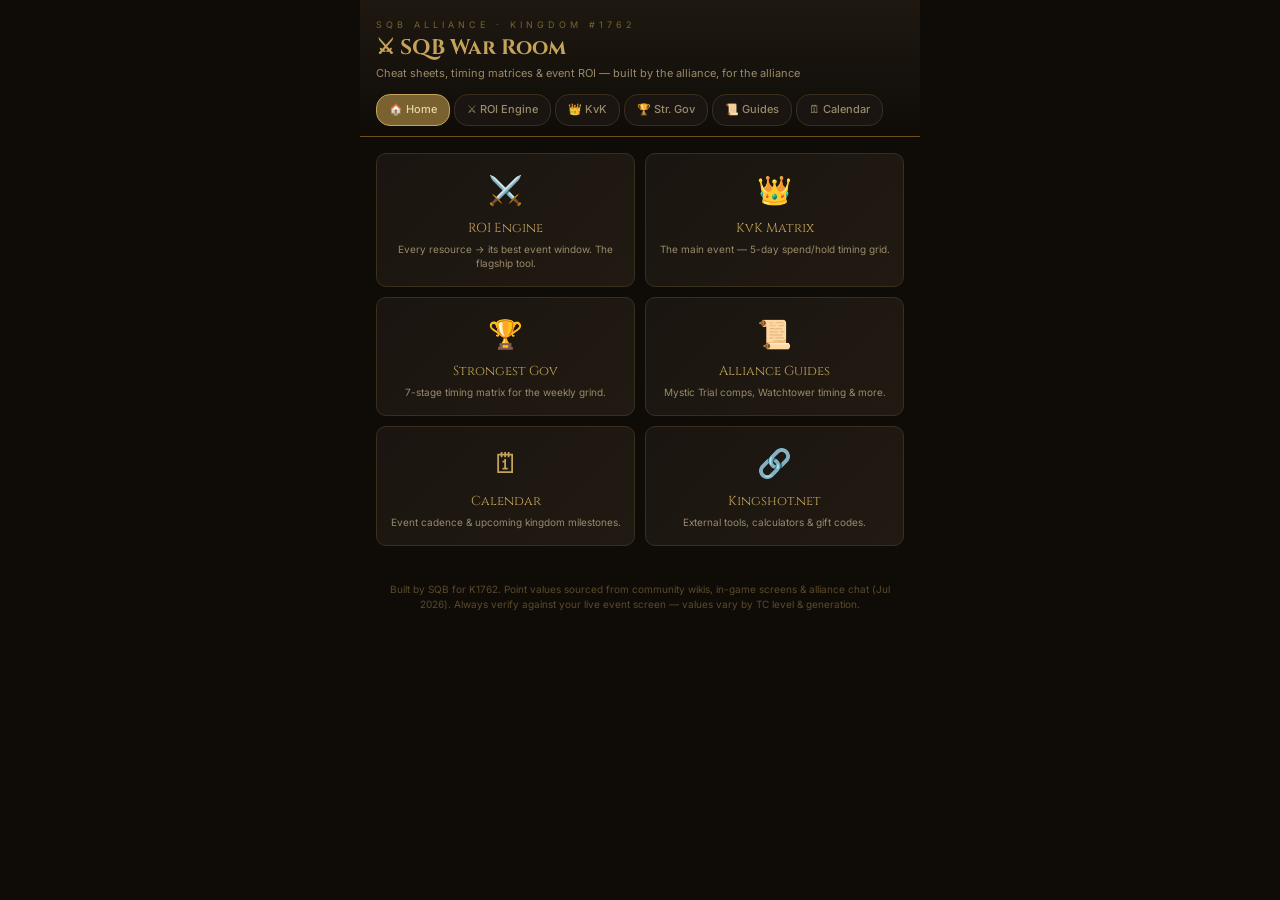
==== index.html @ d224353b "Initial commit: SQB War Room static wiki for K1762. Mobile-first alliance cheat sheets, ROI engine, " ====
<!DOCTYPE html>
<html lang="en">
<head>
<meta charset="UTF-8">
<meta name="viewport" content="width=device-width, initial-scale=1.0">
<title>SQB Wiki — Kingdom #1762</title>
<link rel="stylesheet" href="css/theme.css">
<link rel="manifest" href="manifest.json">
<meta name="theme-color" content="#0F0C08">
</head>
<body>

<div class="header">
  <div class="header-eyebrow">SQB Alliance · Kingdom #1762</div>
  <div class="header-title">⚔ SQB War Room</div>
  <div class="header-sub">Cheat sheets, timing matrices & event ROI — built by the alliance, for the alliance</div>
  <div class="site-nav">
    <a href="index.html" class="active">🏠 Home</a>
    <a href="pages/roi-engine.html">⚔ ROI Engine</a>
    <a href="pages/kvk-matrix.html">👑 KvK</a>
    <a href="pages/sg-matrix.html">🏆 Str. Gov</a>
    <a href="pages/guides.html">📜 Guides</a>
    <a href="pages/calendar.html">🗓 Calendar</a>
  </div>
</div>

<div class="tile-grid">
  <a href="pages/roi-engine.html" class="tile">
    <div class="tile-icon">⚔️</div>
    <div class="tile-title">ROI Engine</div>
    <div class="tile-desc">Every resource → its best event window. The flagship tool.</div>
  </a>
  <a href="pages/kvk-matrix.html" class="tile">
    <div class="tile-icon">👑</div>
    <div class="tile-title">KvK Matrix</div>
    <div class="tile-desc">The main event — 5-day spend/hold timing grid.</div>
  </a>
  <a href="pages/sg-matrix.html" class="tile">
    <div class="tile-icon">🏆</div>
    <div class="tile-title">Strongest Gov</div>
    <div class="tile-desc">7-stage timing matrix for the weekly grind.</div>
  </a>
  <a href="pages/guides.html" class="tile">
    <div class="tile-icon">📜</div>
    <div class="tile-title">Alliance Guides</div>
    <div class="tile-desc">Mystic Trial comps, Watchtower timing & more.</div>
  </a>
  <a href="pages/calendar.html" class="tile">
    <div class="tile-icon">🗓</div>
    <div class="tile-title">Calendar</div>
    <div class="tile-desc">Event cadence & upcoming kingdom milestones.</div>
  </a>
  <a href="https://kingshot.net" class="tile" target="_blank">
    <div class="tile-icon">🔗</div>
    <div class="tile-title">Kingshot.net</div>
    <div class="tile-desc">External tools, calculators & gift codes.</div>
  </a>
</div>

<div class="disclaimer">
  Built by SQB for K1762. Point values sourced from community wikis, in-game screens & alliance chat (Jul 2026). Always verify against your live event screen — values vary by TC level & generation.
</div>

</body>
</html>
---- css/theme.css ----
/* ═══════════════════════════════════════════════
   SQB Wiki — Shared Theme
   Medieval war-room aesthetic, mobile-first
   ═══════════════════════════════════════════════ */

@import url('https://fonts.googleapis.com/css2?family=Cinzel:wght@400;600;700&family=Inter:wght@300;400;500;600&display=swap');

:root {
  --bg:        #0F0C08;
  --surface:   #1A1510;
  --surface-2: #211A12;
  --border:    #3A2E1E;
  --border-hi: #6B4F1A;
  --gold:      #C4A35A;
  --gold-dim:  #7A6230;
  --text:      #E8D5A3;
  --text-dim:  #9A8A6A;
  --text-faint:#5A4A2A;

  --best:      #7ACA7A;
  --best-bg:   #12280F;
  --good:      #CAAA3A;
  --good-bg:   #2A2400;
  --meh:       #8A7ACA;
  --hold:      #C46A3A;
  --locked:    #5A6A7A;
  --locked-bg: #12202A;

  --skip:      #C46A6A;
  --skip-bg:   #2A0F0F;
}

* { box-sizing: border-box; margin: 0; padding: 0; }

body {
  background: var(--bg);
  color: var(--text);
  font-family: 'Inter', sans-serif;
  font-size: 13px;
  line-height: 1.45;
  padding-bottom: 60px;
  max-width: 560px;
  margin: 0 auto;
}

a { color: var(--gold); text-decoration: none; }
a:hover { text-decoration: underline; }

/* ── Header (shared across all pages) ── */
.header {
  background: linear-gradient(180deg, #1E1810, #0F0C08);
  border-bottom: 1px solid var(--border-hi);
  padding: 18px 16px 0;
  position: sticky; top: 0; z-index: 30;
}
.header-eyebrow { font-size: 9px; letter-spacing: 4px; color: var(--gold-dim); text-transform: uppercase; }
.header-title { font-family: 'Cinzel', serif; font-size: 21px; font-weight: 700; color: var(--gold); margin-top: 2px; }
.header-sub { font-size: 11px; color: var(--text-dim); margin-top: 3px; margin-bottom: 12px; }

/* ── Nav (site-wide, used on every page) ── */
.site-nav {
  display: flex; gap: 4px; overflow-x: auto; padding-bottom: 10px;
  scrollbar-width: none;
}
.site-nav::-webkit-scrollbar { display: none; }
.site-nav a {
  flex-shrink: 0; padding: 7px 12px; font-size: 11px; font-weight: 500;
  background: var(--surface); border: 1px solid var(--border); border-radius: 14px;
  color: var(--text-dim); white-space: nowrap;
}
.site-nav a.active { background: var(--gold-dim); border-color: var(--gold); color: var(--text); }
.site-nav a:hover { text-decoration: none; border-color: var(--gold-dim); }

/* ── Tabs (in-page sections) ── */
.tabs { display: flex; gap: 4px; }
.tab {
  flex: 1; padding: 9px 4px; font-size: 11px; font-family: 'Inter', sans-serif; font-weight: 500;
  background: transparent; border: none; border-bottom: 2px solid transparent;
  color: var(--text-faint); cursor: pointer; transition: all .15s;
}
.tab.active { color: var(--gold); border-bottom-color: var(--gold); }

.panel { padding: 16px; display: none; }
.panel.active { display: block; }

.intro { font-size: 11px; color: var(--text-dim); font-style: italic; margin-bottom: 14px; line-height: 1.5; }

/* ── Cards ── */
.card {
  background: linear-gradient(135deg, var(--surface), var(--surface-2));
  border: 1px solid var(--border);
  border-radius: 8px; margin-bottom: 10px; overflow: hidden;
}
.card-head {
  display: flex; align-items: center; gap: 10px; padding: 12px 14px; cursor: pointer;
}
.card-icon { font-size: 22px; flex-shrink: 0; width: 28px; text-align: center; }
.card-name-wrap { flex: 1; }
.card-name { font-size: 14px; color: var(--text); font-weight: 600; }
.card-tag { font-size: 10px; color: var(--text-faint); margin-top: 1px; }
.card-chevron { color: var(--text-faint); font-size: 11px; margin-left: 6px; }

.card-detail { display: none; padding: 0 14px 12px; }
.card-detail.open { display: block; }

/* ── Row (event window / matrix row) ── */
.row-item {
  display: flex; align-items: center; justify-content: space-between;
  padding: 8px 10px; margin-top: 6px; border-radius: 5px;
  font-size: 12px; border: 1px solid transparent;
}
.row-item.best { background: var(--best-bg); border-color: #2A5A2A; }
.row-item.good { background: var(--good-bg); border-color: #5A5020; }
.row-item.meh  { background: var(--surface); border-color: var(--border); }
.row-item.skip { background: var(--skip-bg); border-color: #5A2A2A; }
.row-item.locked { background: var(--locked-bg); border-color: #2A3A4A; opacity: .8; }

.row-event { display: flex; align-items: center; gap: 7px; }
.row-event .r-icon { font-size: 13px; }
.row-event .r-name { color: var(--text); }
.row-event .r-day { font-size: 10px; color: var(--text-faint); }
.row-pts { font-weight: 600; }
.row-item.best .row-pts { color: var(--best); }
.row-item.good .row-pts { color: var(--good); }
.row-item.meh .row-pts  { color: var(--text-dim); }
.row-item.locked .row-pts { color: var(--locked); }

.lock-badge {
  font-size: 8px; background: #1A2A3A; color: var(--locked); border: 1px solid #2A4A5A;
  padding: 1px 5px; border-radius: 3px; margin-left: 6px; text-transform: uppercase; letter-spacing: .5px;
}

.verdict {
  margin-top: 8px; padding: 8px 10px; border-radius: 5px; font-size: 11px; line-height: 1.5;
  background: #1A1510; border-left: 2px solid var(--gold-dim); color: var(--text-dim);
}
.verdict strong { color: var(--gold); }

/* ── Filter chips ── */
.filters { display: flex; gap: 6px; flex-wrap: wrap; margin-bottom: 14px; }
.chip {
  font-size: 10px; padding: 4px 10px; border-radius: 12px; cursor: pointer;
  background: var(--surface); border: 1px solid var(--border); color: var(--text-dim);
  transition: all .15s;
}
.chip.active { background: var(--gold-dim); border-color: var(--gold); color: var(--text); }

/* ── Matrix table (SG / KvK grids) ── */
.matrix-wrap { padding: 0 8px; overflow-x: auto; }
.matrix-stagebar {
  display: grid; gap: 0; padding: 0 8px; margin-top: 12px;
  position: sticky; top: 90px; z-index: 10; background: var(--bg);
}
.matrix-label {
  font-family: 'Cinzel', serif; font-size: 9px; font-weight: 600; text-align: center;
  padding: 8px 4px 6px; letter-spacing: 0.5px; border-radius: 4px 4px 0 0; line-height: 1.3;
}
.matrix-label span {
  display: block; font-size: 8px; font-family: 'Inter', sans-serif; font-weight: 400;
  opacity: 0.7; margin-top: 2px; letter-spacing: 0;
}
.matrix-row {
  display: grid; gap: 0; border-bottom: 1px solid var(--border);
}
.matrix-row:hover { background: #1A1510; }
.matrix-rowlabel {
  padding: 8px 6px 8px 2px; font-size: 11px; color: var(--text-dim);
  display: flex; align-items: center; gap: 5px; border-right: 1px solid var(--border);
}
.matrix-rowlabel .icon { font-size: 14px; flex-shrink: 0; }
.matrix-rowlabel .pts  { font-size: 9px; color: var(--text-faint); margin-top: 1px; }
.matrix-cell {
  display: flex; align-items: center; justify-content: center;
  padding: 6px 2px; border-right: 1px solid var(--border); font-size: 16px;
}
.matrix-cell:last-child { border-right: none; }
.matrix-cell.use  { background: var(--best-bg); }
.matrix-cell.prep { background: var(--good-bg); }
.matrix-cell.skip { background: var(--skip-bg); }
.matrix-cell.free { background: var(--locked-bg); }
.matrix-cell.na   { background: transparent; }

.section-title {
  padding: 10px 6px 4px; font-size: 9px; letter-spacing: 3px; text-transform: uppercase;
  color: var(--gold-dim); font-weight: 600; border-top: 1px solid var(--border); margin-top: 4px;
}

/* ── Legend ── */
.legend {
  display: flex; gap: 8px; padding: 12px 16px; flex-wrap: wrap;
  border-bottom: 1px solid var(--border); justify-content: center;
}
.legend-item { display: flex; align-items: center; gap: 5px; font-size: 11px; color: var(--text-dim); }
.pip {
  width: 22px; height: 22px; border-radius: 4px; display: flex; align-items: center;
  justify-content: center; font-size: 13px; flex-shrink: 0;
}
.pip-use  { background: var(--best-bg); border: 1px solid #2A6A2A; color: var(--best); }
.pip-prep { background: var(--good-bg); border: 1px solid #7A6200; color: var(--good); }
.pip-skip { background: var(--skip-bg); border: 1px solid #6A2A2A; color: var(--skip); }
.pip-free { background: var(--locked-bg); border: 1px solid #2A4A6A; color: #6AAACA; }
.pip-na   { background: #1A1510; border: 1px solid #2A2010; color: var(--text-faint); }

/* ── Notes / callouts ── */
.note-box {
  margin-top: 16px; background: var(--surface); border: 1px solid var(--border);
  border-left: 3px solid var(--gold-dim); border-radius: 6px; padding: 12px 14px;
  font-size: 11px; color: var(--text-dim); line-height: 1.6;
}
.note-box strong { color: var(--gold); }

.event-banner {
  background: linear-gradient(135deg, #2A1E0A, #1A1510); border: 1px solid var(--border-hi);
  border-radius: 8px; padding: 14px; margin-bottom: 16px;
}
.eb-label { font-size: 9px; letter-spacing: 2px; color: var(--gold-dim); text-transform: uppercase; }
.eb-name { font-family: 'Cinzel', serif; font-size: 16px; color: var(--gold); margin-top: 2px; }
.eb-timer { font-size: 11px; color: var(--text-dim); margin-top: 4px; }

/* ── Today items ── */
.today-section { margin-bottom: 20px; }
.today-head {
  font-family: 'Cinzel', serif; font-size: 12px; letter-spacing: 1px; padding: 6px 0;
  border-bottom: 1px solid var(--border); margin-bottom: 10px; display: flex; align-items: center; gap: 8px;
}
.today-head.spend { color: var(--best); }
.today-head.hold  { color: var(--hold); }

.today-item {
  display: flex; align-items: center; gap: 10px; padding: 10px 12px; margin-bottom: 6px;
  background: var(--surface); border-radius: 6px; border-left: 3px solid var(--border);
}
.today-item.spend { border-left-color: var(--best); }
.today-item.hold  { border-left-color: var(--hold); }
.today-item .ti-icon { font-size: 18px; }
.today-item .ti-body { flex: 1; }
.today-item .ti-name { font-size: 13px; color: var(--text); }
.today-item .ti-why { font-size: 10px; color: var(--text-dim); margin-top: 1px; }
.today-item .ti-pts { font-size: 12px; font-weight: 600; }
.today-item.spend .ti-pts { color: var(--best); }
.today-item.hold .ti-pts { color: var(--hold); }

/* ── Homepage tiles ── */
.tile-grid { display: grid; grid-template-columns: 1fr 1fr; gap: 10px; padding: 16px; }
.tile {
  background: linear-gradient(135deg, var(--surface), var(--surface-2));
  border: 1px solid var(--border); border-radius: 10px; padding: 16px 12px;
  text-align: center; transition: border-color .15s;
}
.tile:hover { border-color: var(--gold-dim); text-decoration: none; }
.tile-icon { font-size: 28px; margin-bottom: 8px; }
.tile-title { font-family: 'Cinzel', serif; font-size: 13px; color: var(--gold); }
.tile-desc { font-size: 10px; color: var(--text-dim); margin-top: 4px; line-height: 1.4; }

.disclaimer {
  text-align: center; font-size: 10px; color: var(--text-faint); padding: 20px 16px 0; line-height: 1.5;
}

@media (max-width: 480px) {
  .matrix-rowlabel .pts { display: none; }
}
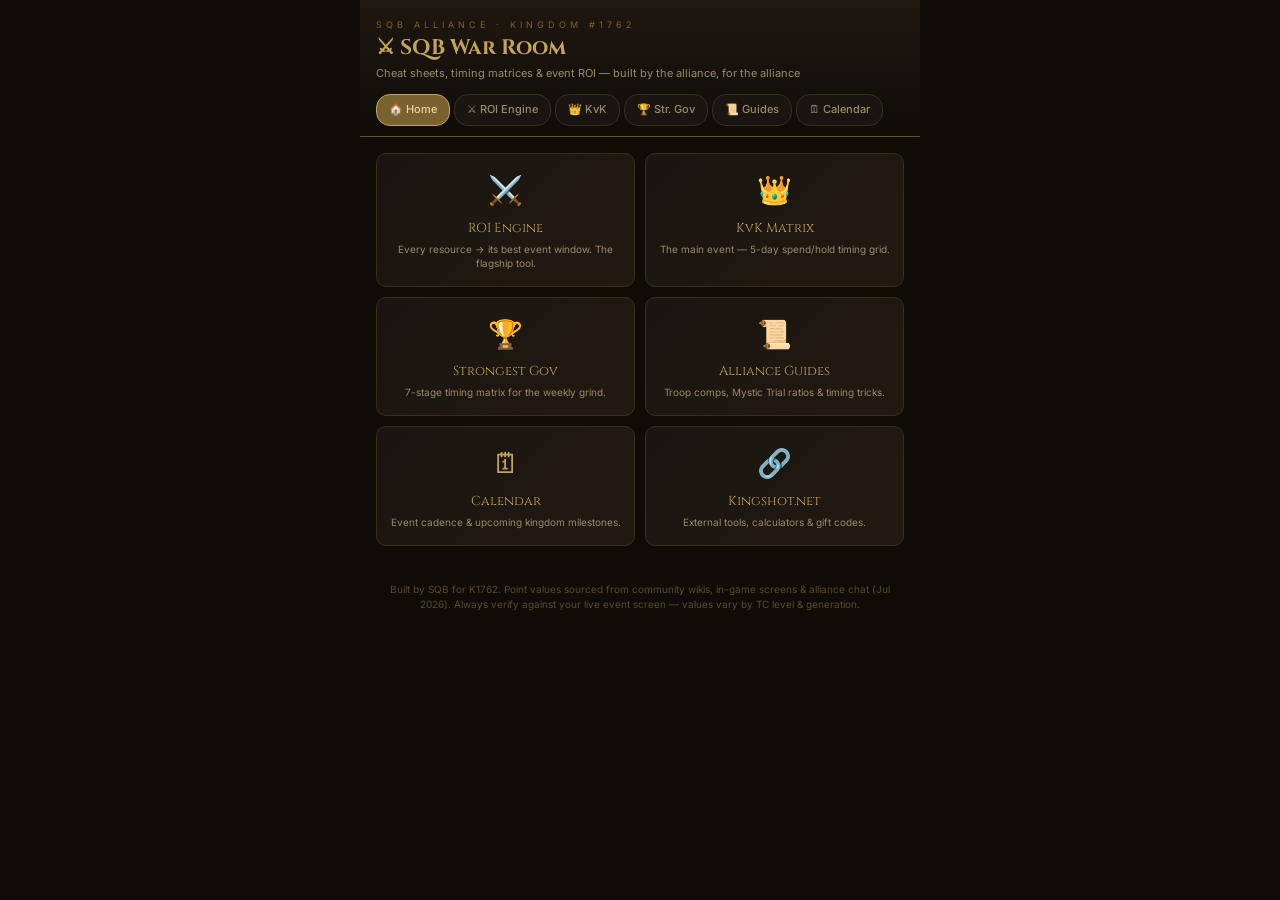
==== commit 8a7a3fbd: "Add troop and hero comp guides with block-based guide renderer. Bear Trap, PvP, gathering cheat shee" ====
--- a/index.html
+++ b/index.html
@@ -43,7 +43,7 @@
   <a href="pages/guides.html" class="tile">
     <div class="tile-icon">📜</div>
     <div class="tile-title">Alliance Guides</div>
-    <div class="tile-desc">Mystic Trial comps, Watchtower timing & more.</div>
+    <div class="tile-desc">Troop comps, Mystic Trial ratios & timing tricks.</div>
   </a>
   <a href="pages/calendar.html" class="tile">
     <div class="tile-icon">🗓</div>
--- a/css/theme.css
+++ b/css/theme.css
@@ -256,6 +256,47 @@
   text-align: center; font-size: 10px; color: var(--text-faint); padding: 20px 16px 0; line-height: 1.5;
 }
 
+/* ── Guide blocks (comps, strategy) ── */
+.guide-section { margin-top: 14px; }
+.guide-section:first-child { margin-top: 0; }
+.guide-section-title {
+  font-family: 'Cinzel', serif; font-size: 11px; letter-spacing: 1px;
+  color: var(--gold); margin-bottom: 8px; padding-bottom: 4px;
+  border-bottom: 1px solid var(--border);
+}
+.guide-body {
+  font-size: 11px; color: var(--text-dim); line-height: 1.65;
+}
+.guide-body strong { color: var(--text); }
+.guide-list {
+  margin: 0; padding-left: 18px; font-size: 11px; color: var(--text-dim); line-height: 1.65;
+}
+.guide-list li { margin-bottom: 6px; }
+.guide-list li:last-child { margin-bottom: 0; }
+.guide-table {
+  width: 100%; border-collapse: collapse; margin-top: 8px; font-size: 11px;
+}
+.guide-table th {
+  text-align: left; padding: 6px 8px; color: var(--gold-dim);
+  border-bottom: 1px solid var(--border); font-size: 10px;
+  text-transform: uppercase; letter-spacing: 0.5px;
+}
+.guide-table td {
+  padding: 6px 8px; border-bottom: 1px solid var(--border); color: var(--text-dim);
+  vertical-align: top;
+}
+.guide-callout {
+  margin-top: 12px; padding: 10px 12px; border-radius: 6px; font-size: 11px; line-height: 1.6;
+  border-left: 3px solid var(--gold-dim); background: var(--surface); color: var(--text-dim);
+}
+.guide-callout.warn {
+  border-left-color: var(--hold); background: #1A1208;
+}
+.guide-callout.tip {
+  border-left-color: var(--best);
+}
+.guide-callout strong { color: var(--gold); }
+
 @media (max-width: 480px) {
   .matrix-rowlabel .pts { display: none; }
 }
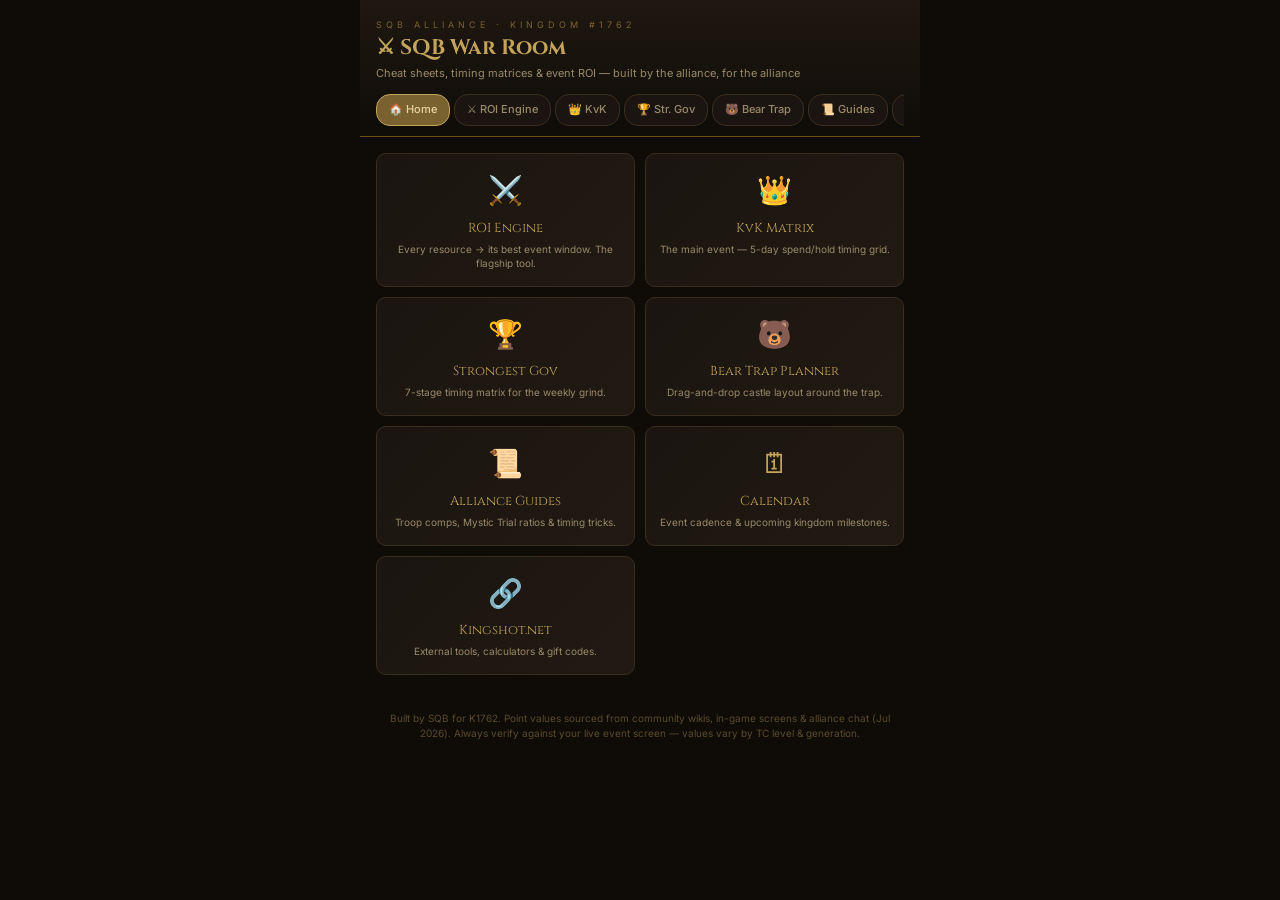
==== commit 65876cdd: "Add Bear Trap Planner page Interactive alliance layout tool to replace the Excel grid. 3x3 trap lock" ====
--- a/index.html
+++ b/index.html
@@ -19,6 +19,7 @@
     <a href="pages/roi-engine.html">⚔ ROI Engine</a>
     <a href="pages/kvk-matrix.html">👑 KvK</a>
     <a href="pages/sg-matrix.html">🏆 Str. Gov</a>
+    <a href="pages/bear-trap.html">🐻 Bear Trap</a>
     <a href="pages/guides.html">📜 Guides</a>
     <a href="pages/calendar.html">🗓 Calendar</a>
   </div>
@@ -39,6 +40,11 @@
     <div class="tile-icon">🏆</div>
     <div class="tile-title">Strongest Gov</div>
     <div class="tile-desc">7-stage timing matrix for the weekly grind.</div>
+  </a>
+  <a href="pages/bear-trap.html" class="tile">
+    <div class="tile-icon">🐻</div>
+    <div class="tile-title">Bear Trap Planner</div>
+    <div class="tile-desc">Drag-and-drop castle layout around the trap.</div>
   </a>
   <a href="pages/guides.html" class="tile">
     <div class="tile-icon">📜</div>
--- a/css/theme.css
+++ b/css/theme.css
@@ -239,6 +239,34 @@
 .today-item .ti-pts { font-size: 12px; font-weight: 600; }
 .today-item.spend .ti-pts { color: var(--best); }
 .today-item.hold .ti-pts { color: var(--hold); }
+.today-item.stacked { border-left-color: var(--gold); background: linear-gradient(90deg, #1A1510, #221A0A); }
+.today-item.prep { opacity: 0.85; }
+
+.today-stack-list { display: flex; flex-direction: column; gap: 10px; margin-bottom: 12px; }
+.today-stack-card {
+  background: var(--surface); border: 1px solid var(--border); border-radius: 8px; padding: 10px 12px;
+}
+.today-stack-head {
+  display: flex; justify-content: space-between; align-items: center; font-size: 12px; color: var(--text);
+}
+.today-stack-sub { font-size: 10px; color: var(--text-dim); margin-top: 4px; }
+.today-remove {
+  background: none; border: none; color: var(--text-faint); font-size: 18px; cursor: pointer; padding: 0 4px; line-height: 1;
+}
+.today-day-row { display: flex; gap: 4px; margin-top: 8px; flex-wrap: wrap; }
+.today-day-btn {
+  min-width: 28px; height: 28px; border-radius: 6px; border: 1px solid var(--border);
+  background: var(--bg); color: var(--text-dim); font-size: 11px; cursor: pointer;
+}
+.today-day-btn.active {
+  border-color: var(--gold-dim); background: var(--surface-2); color: var(--gold); font-weight: 600;
+}
+.today-add-row { margin-top: 8px; }
+.today-add-label { font-size: 9px; letter-spacing: 2px; text-transform: uppercase; color: var(--text-faint); margin-bottom: 6px; }
+.today-intel-foot {
+  margin-top: 8px; font-size: 10px; color: var(--text-faint); line-height: 1.5;
+}
+.today-intel-foot strong { color: var(--gold-dim); font-weight: 600; }
 
 /* ── Homepage tiles ── */
 .tile-grid { display: grid; grid-template-columns: 1fr 1fr; gap: 10px; padding: 16px; }
@@ -297,6 +325,161 @@
 }
 .guide-callout strong { color: var(--gold); }
 
+/* ── Bear Trap Planner ── */
+body.page-wide { max-width: 900px; }
+
+.bt-page { padding: 16px; }
+
+.bt-toolbar {
+  display: flex; flex-direction: column; gap: 8px; margin-bottom: 10px;
+}
+.bt-tools, .bt-toolbar-row { display: flex; gap: 6px; flex-wrap: wrap; align-items: center; }
+
+.bt-tool {
+  font-family: 'Inter', sans-serif; font-size: 11px; padding: 7px 11px; border-radius: 14px;
+  background: var(--surface); border: 1px solid var(--border); color: var(--text-dim);
+  cursor: pointer; transition: all .15s;
+}
+.bt-tool:hover { border-color: var(--gold-dim); }
+.bt-tool.active { background: var(--gold-dim); border-color: var(--gold); color: var(--text); font-weight: 600; }
+
+.bt-btn {
+  font-family: 'Inter', sans-serif; font-size: 11px; padding: 6px 11px; border-radius: 6px;
+  background: var(--surface); border: 1px solid var(--border); color: var(--text-dim); cursor: pointer;
+}
+.bt-btn:hover { border-color: var(--gold-dim); color: var(--text); }
+.bt-btn.primary { background: var(--gold-dim); border-color: var(--gold); color: var(--text); font-weight: 600; }
+.bt-btn.danger { border-color: #6A2A2A; color: var(--skip); }
+
+.bt-select {
+  font-family: 'Inter', sans-serif; font-size: 11px; padding: 6px 8px; border-radius: 6px;
+  background: var(--surface); border: 1px solid var(--border); color: var(--text);
+}
+.bt-select.wide { width: 100%; }
+
+.bt-status {
+  font-size: 11px; color: var(--text-dim); min-height: 17px; margin-bottom: 8px; line-height: 1.4;
+}
+.bt-status.warn { color: var(--hold); }
+
+/* Board */
+.bt-board-wrap {
+  overflow: auto; border: 1px solid var(--border-hi); border-radius: 8px;
+  background: #0B0906; padding: 2px;
+}
+/* Stage reserves the rotated board's bounding box; the board pivots at its center. */
+.bt-stage { position: relative; }
+.bt-board {
+  position: absolute; left: 50%; top: 50%;
+  transform-origin: center center; touch-action: pan-x pan-y;
+}
+.bt-cells { display: grid; position: absolute; inset: 0; }
+.bt-cell { border: 1px solid #1C1710; background: #131009; }
+.bt-cell.inner { background: #1A1408; }
+.bt-cell.off { border-color: transparent; background: transparent; }
+
+/* Overlay must not swallow clicks meant for empty cells underneath. */
+.bt-pieces { position: absolute; inset: 0; pointer-events: none; }
+.bt-piece {
+  position: absolute; display: flex; align-items: center; justify-content: center;
+  overflow: hidden; cursor: grab;
+  border-radius: 4px; touch-action: none; line-height: 1.1; pointer-events: auto;
+}
+/* Undo the board tilt so names read horizontally in diamond view. */
+.bt-piece-inner {
+  display: flex; flex-direction: column; align-items: center; justify-content: center;
+  width: 100%; height: 100%;
+  transform: rotate(calc(-1 * var(--bt-angle, 0deg)));
+}
+.bt-piece-icon { font-size: 13px; }
+.bt-piece-label {
+  font-size: 8px; max-width: 100%; padding: 0 2px; overflow: hidden;
+  text-overflow: ellipsis; white-space: nowrap; color: var(--text);
+}
+.bt-piece-meta { font-size: 7px; color: var(--text-faint); }
+
+.bt-piece.trap {
+  background: linear-gradient(135deg, #4A2A0A, #2A1808); border: 2px solid var(--gold);
+  cursor: not-allowed;
+}
+.bt-piece.trap .bt-piece-icon { font-size: 20px; }
+.bt-piece.castle { background: linear-gradient(135deg, #1E2A3A, #141C28); border: 1px solid #3A5A7A; }
+.bt-piece.node   { background: linear-gradient(135deg, #12280F, #0E1C0C); border: 1px solid #2A6A2A; }
+.bt-piece.banner { background: #2A1E0A; border: 1px solid var(--gold-dim); }
+.bt-piece.selected { outline: 2px solid var(--gold); outline-offset: -1px; z-index: 5; }
+
+.bt-ghost {
+  position: absolute; display: none; pointer-events: none; border-radius: 4px; z-index: 8;
+}
+.bt-ghost.valid   { background: rgba(122,202,122,.28); border: 1px dashed var(--best); }
+.bt-ghost.invalid { background: rgba(196,106,106,.28); border: 1px dashed var(--skip); }
+
+.bt-stats {
+  display: flex; gap: 12px; flex-wrap: wrap; font-size: 10px;
+  color: var(--text-dim); padding: 8px 2px 0;
+}
+
+/* Panels & forms */
+.bt-panel {
+  background: var(--surface); border: 1px solid var(--border); border-radius: 8px;
+  padding: 12px 14px; margin-bottom: 4px;
+}
+.bt-field { margin-bottom: 10px; }
+.bt-field label {
+  display: block; font-size: 9px; letter-spacing: 1px; text-transform: uppercase;
+  color: var(--text-faint); margin-bottom: 4px;
+}
+.bt-field label code {
+  font-size: 9px; color: var(--gold-dim); background: var(--bg);
+  padding: 1px 3px; border-radius: 3px; text-transform: none; letter-spacing: 0;
+}
+.bt-field input, .bt-field textarea {
+  width: 100%; font-family: 'Inter', sans-serif; font-size: 12px; padding: 7px 9px;
+  background: var(--bg); border: 1px solid var(--border); border-radius: 6px; color: var(--text);
+}
+.bt-field textarea { resize: vertical; line-height: 1.5; }
+.bt-field input:focus, .bt-field textarea:focus { outline: none; border-color: var(--gold-dim); }
+.bt-field-row { display: flex; gap: 8px; }
+.bt-field-row .bt-field { flex: 1; }
+.bt-field.grow { flex: 2; }
+.bt-field.narrow { flex: 1; }
+
+.bt-btn-row { display: flex; gap: 6px; flex-wrap: wrap; margin-bottom: 4px; }
+
+.bt-divider {
+  font-size: 9px; letter-spacing: 2px; text-transform: uppercase; color: var(--text-faint);
+  text-align: center; margin: 12px 0 10px; border-top: 1px solid var(--border); padding-top: 10px;
+}
+
+.bt-badge {
+  font-size: 9px; background: var(--gold-dim); color: var(--text);
+  padding: 1px 6px; border-radius: 8px; margin-left: 4px; letter-spacing: 0;
+}
+
+.bt-queue { display: flex; flex-wrap: wrap; gap: 6px; margin-top: 10px; }
+.bt-queue-item {
+  display: flex; align-items: center; gap: 5px; padding: 5px 6px 5px 9px;
+  background: var(--bg); border: 1px solid var(--border); border-radius: 14px;
+  font-size: 11px; color: var(--text-dim); cursor: grab; touch-action: none;
+}
+.bt-queue-item.active { border-color: var(--gold); background: var(--surface-2); color: var(--text); }
+.bt-queue-name { color: var(--text); }
+.bt-queue-meta { font-size: 9px; color: var(--text-faint); }
+.bt-queue-drop {
+  background: none; border: none; color: var(--text-faint); font-size: 15px;
+  cursor: pointer; padding: 0 2px; line-height: 1;
+}
+.bt-queue-drop:hover { color: var(--skip); }
+
+.bt-empty { font-size: 11px; color: var(--text-faint); line-height: 1.6; }
+.bt-empty strong { color: var(--gold-dim); }
+.bt-hint { font-size: 10px; color: var(--text-faint); line-height: 1.5; margin-top: 8px; }
+.bt-hint strong { color: var(--gold-dim); }
+
+@media (min-width: 720px) {
+  .bt-toolbar { flex-direction: row; justify-content: space-between; align-items: flex-start; }
+}
+
 @media (max-width: 480px) {
   .matrix-rowlabel .pts { display: none; }
 }
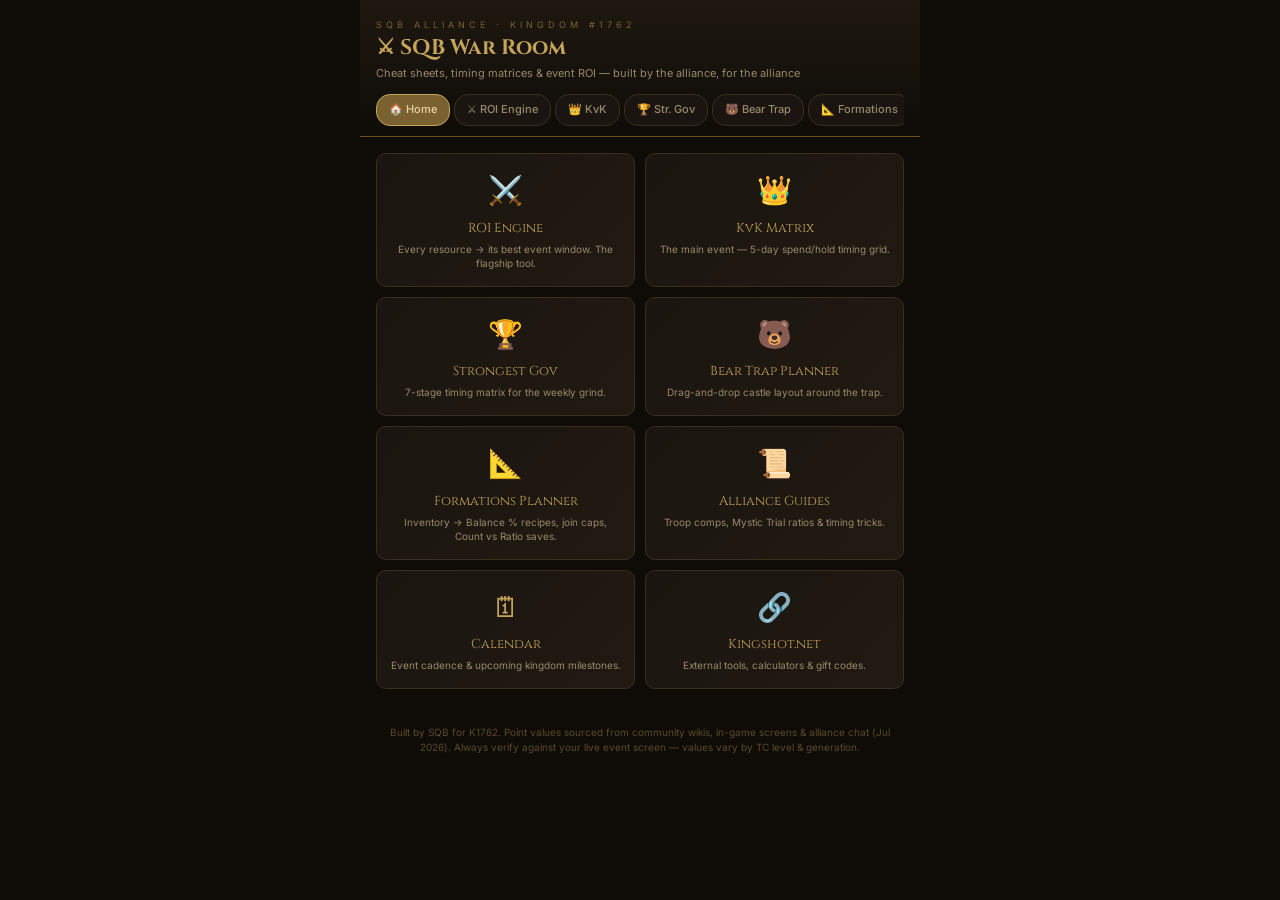
==== commit 6124047f: "Add Formations Planner MVP with join cap and save-mode Inventory → Balance % recipes for Bear lead/j" ====
--- a/index.html
+++ b/index.html
@@ -20,6 +20,7 @@
     <a href="pages/kvk-matrix.html">👑 KvK</a>
     <a href="pages/sg-matrix.html">🏆 Str. Gov</a>
     <a href="pages/bear-trap.html">🐻 Bear Trap</a>
+    <a href="pages/formations.html">📐 Formations</a>
     <a href="pages/guides.html">📜 Guides</a>
     <a href="pages/calendar.html">🗓 Calendar</a>
   </div>
@@ -46,6 +47,11 @@
     <div class="tile-title">Bear Trap Planner</div>
     <div class="tile-desc">Drag-and-drop castle layout around the trap.</div>
   </a>
+  <a href="pages/formations.html" class="tile">
+    <div class="tile-icon">📐</div>
+    <div class="tile-title">Formations Planner</div>
+    <div class="tile-desc">Inventory → Balance % recipes, join caps, Count vs Ratio saves.</div>
+  </a>
   <a href="pages/guides.html" class="tile">
     <div class="tile-icon">📜</div>
     <div class="tile-title">Alliance Guides</div>
@@ -67,5 +73,6 @@
   Built by SQB for K1762. Point values sourced from community wikis, in-game screens & alliance chat (Jul 2026). Always verify against your live event screen — values vary by TC level & generation.
 </div>
 
+<script src="js/analytics.js"></script>
 </body>
 </html>
--- a/css/theme.css
+++ b/css/theme.css
@@ -377,6 +377,11 @@
 .bt-cell { border: 1px solid #1C1710; background: #131009; }
 .bt-cell.inner { background: #1A1408; }
 .bt-cell.off { border-color: transparent; background: transparent; }
+/* Banner territory — idle claim vs selected/moving preview. Base cells stay #131009. */
+.bt-cell.territory { background: #1C2410; border-color: #2A3A18; }
+.bt-cell.territory.inner { background: #222C14; }
+.bt-cell.territory-active { background: #2E3A12; border-color: #6B8A2A; box-shadow: inset 0 0 0 1px rgba(154, 196, 74, 0.35); }
+.bt-cell.territory-active.inner { background: #354418; }
 
 /* Overlay must not swallow clicks meant for empty cells underneath. */
 .bt-pieces { position: absolute; inset: 0; pointer-events: none; }
@@ -476,6 +481,88 @@
 .bt-hint { font-size: 10px; color: var(--text-faint); line-height: 1.5; margin-top: 8px; }
 .bt-hint strong { color: var(--gold-dim); }
 
+/* Workspace: board + persistent roster column */
+.bt-workspace {
+  display: grid; gap: 12px; align-items: start;
+  grid-template-columns: 1fr;
+}
+.bt-roster-panel {
+  background: var(--surface); border: 1px solid var(--border); border-radius: 8px;
+  padding: 12px; max-height: none;
+}
+.bt-roster-head {
+  display: flex; align-items: center; justify-content: space-between; gap: 8px; margin-bottom: 6px;
+}
+.bt-roster-title { font-size: 12px; font-weight: 600; color: var(--gold); letter-spacing: 0.4px; }
+.bt-roster-close { display: none; }
+.bt-roster-toggle { display: inline-flex; }
+.bt-roster-list {
+  display: flex; flex-direction: column; gap: 4px;
+  max-height: 340px; overflow: auto; margin: 8px 0 10px;
+  padding-right: 2px;
+}
+.bt-roster-row {
+  display: flex; align-items: baseline; justify-content: space-between; gap: 8px;
+  padding: 7px 9px; border-radius: 6px; border: 1px solid var(--border);
+  background: var(--bg); cursor: pointer; user-select: none;
+}
+.bt-roster-row:hover, .bt-roster-row.hover {
+  border-color: var(--gold-dim); background: var(--surface-2);
+}
+.bt-roster-row.active {
+  border-color: var(--gold); box-shadow: inset 0 0 0 1px rgba(196, 163, 90, 0.35);
+}
+.bt-roster-name { font-size: 12px; color: var(--text); font-weight: 500; }
+.bt-roster-row.hover .bt-roster-name,
+.bt-roster-row.active .bt-roster-name { color: var(--gold); font-weight: 700; }
+.bt-roster-meta { font-size: 10px; color: var(--text-faint); white-space: nowrap; }
+
+.bt-piece.hover { outline: 2px solid #8ACA4A; outline-offset: -1px; z-index: 6; }
+.bt-board, .bt-piece, .bt-roster-list { user-select: none; -webkit-user-select: none; }
+body.bt-dragging, body.bt-dragging * { user-select: none !important; -webkit-user-select: none !important; cursor: grabbing; }
+
+.bt-roster-backdrop {
+  display: none; position: fixed; inset: 0; background: rgba(0,0,0,0.55); z-index: 35;
+}
+
+/* Slide-over roster on small screens */
+@media (max-width: 959px) {
+  .bt-roster-panel {
+    position: fixed; top: 0; right: 0; bottom: 0; width: min(360px, 92vw);
+    z-index: 40; border-radius: 0; border-left: 1px solid var(--border-hi);
+    transform: translateX(105%); transition: transform .2s ease; overflow: auto;
+    max-height: none;
+  }
+  .bt-roster-panel.open { transform: translateX(0); }
+  .bt-roster-close { display: inline-flex; }
+  .bt-roster-backdrop.show { display: block; }
+  .bt-roster-list { max-height: none; }
+}
+
+@media (min-width: 960px) {
+  .bt-workspace { grid-template-columns: minmax(0, 1fr) 300px; }
+  .bt-roster-toggle { display: none; }
+  .bt-roster-panel { position: sticky; top: 8px; max-height: calc(100vh - 24px); overflow: auto; }
+  .bt-roster-backdrop { display: none !important; }
+}
+
+/* Modals */
+.bt-modal[hidden] { display: none !important; }
+.bt-modal {
+  position: fixed; inset: 0; z-index: 60; display: flex; align-items: center; justify-content: center;
+  padding: 16px;
+}
+.bt-modal-backdrop { position: absolute; inset: 0; background: rgba(0,0,0,0.65); }
+.bt-modal-card {
+  position: relative; z-index: 1; width: min(420px, 100%);
+  background: var(--surface); border: 1px solid var(--border-hi); border-radius: 10px;
+  padding: 16px; box-shadow: 0 12px 40px rgba(0,0,0,0.45);
+}
+.bt-modal-card.bt-modal-wide { width: min(520px, 100%); }
+.bt-modal-title {
+  font-family: 'Cinzel', serif; font-size: 16px; color: var(--gold); margin-bottom: 12px;
+}
+
 @media (min-width: 720px) {
   .bt-toolbar { flex-direction: row; justify-content: space-between; align-items: flex-start; }
 }
@@ -483,3 +570,85 @@
 @media (max-width: 480px) {
   .matrix-rowlabel .pts { display: none; }
 }
+
+/* ── Formations Planner ── */
+.fm-page { margin-top: 4px; }
+.fm-optional { color: var(--text-faint); font-weight: 400; font-size: 10px; }
+.fm-grid {
+  display: grid; gap: 12px; margin-bottom: 14px;
+}
+@media (min-width: 800px) {
+  .fm-grid { grid-template-columns: minmax(0, 1.4fr) minmax(220px, 0.8fr); align-items: start; }
+}
+.fm-help .fm-steps {
+  margin: 0 0 12px; padding-left: 18px; color: var(--text-dim); font-size: 12px; line-height: 1.55;
+}
+.fm-help .fm-steps li { margin-bottom: 6px; }
+.fm-notes {
+  margin-bottom: 12px; padding: 10px 12px; border-radius: 8px;
+  border: 1px solid var(--border); background: var(--surface-2);
+  color: var(--text-dim); font-size: 12px; line-height: 1.5;
+}
+.fm-notes ul { margin: 0; padding-left: 18px; }
+.fm-notes li { margin-bottom: 4px; }
+.fm-summary {
+  display: grid; grid-template-columns: repeat(2, minmax(0, 1fr)); gap: 8px;
+  margin-bottom: 14px;
+}
+@media (min-width: 640px) {
+  .fm-summary { grid-template-columns: repeat(4, minmax(0, 1fr)); }
+}
+.fm-stat {
+  padding: 10px 12px; border-radius: 8px; border: 1px solid var(--border);
+  background: var(--surface);
+}
+.fm-stat span { display: block; font-size: 10px; color: var(--text-faint); margin-bottom: 4px; letter-spacing: 0.3px; }
+.fm-stat strong { font-size: 15px; color: var(--gold); font-weight: 600; }
+.fm-stat small { display: block; margin-top: 4px; font-size: 10px; color: var(--text-dim); }
+.fm-results {
+  display: grid; gap: 12px;
+}
+@media (min-width: 720px) {
+  .fm-results { grid-template-columns: repeat(2, minmax(0, 1fr)); }
+}
+.fm-card {
+  padding: 12px 14px; border-radius: 10px; border: 1px solid var(--border-hi);
+  background: var(--surface);
+}
+.fm-card-scrap { border-style: dashed; opacity: 0.95; }
+.fm-card-head {
+  display: flex; align-items: flex-start; justify-content: space-between; gap: 10px;
+  margin-bottom: 12px;
+}
+.fm-card-title { font-size: 13px; font-weight: 600; color: var(--text); }
+.fm-card-sub { font-size: 11px; color: var(--text-faint); margin-top: 3px; }
+.fm-save-badge {
+  flex-shrink: 0; font-size: 10px; font-weight: 700; letter-spacing: 0.4px;
+  text-transform: uppercase; padding: 5px 8px; border-radius: 6px; border: 1px solid;
+  white-space: nowrap;
+}
+.fm-save-count {
+  color: #e8c87a; border-color: var(--gold-dim); background: rgba(196, 163, 90, 0.12);
+}
+.fm-save-ratio {
+  color: #9ec9e8; border-color: #3a5a72; background: rgba(80, 140, 180, 0.12);
+}
+.fm-block { margin-bottom: 10px; }
+.fm-block-label {
+  font-size: 10px; color: var(--text-faint); margin-bottom: 6px; letter-spacing: 0.3px;
+}
+.fm-row {
+  display: grid; grid-template-columns: repeat(3, minmax(0, 1fr)); gap: 6px;
+}
+.fm-count, .fm-pct {
+  padding: 7px 8px; border-radius: 6px; border: 1px solid var(--border); background: var(--bg);
+}
+.fm-count span, .fm-pct span {
+  display: block; font-size: 9px; color: var(--text-faint); margin-bottom: 2px;
+}
+.fm-count strong, .fm-pct strong { font-size: 13px; color: var(--text); font-weight: 600; }
+.fm-empty-pct { margin-top: 6px; font-size: 11px; color: var(--text-dim); line-height: 1.4; }
+.fm-why {
+  margin-top: 4px; padding-top: 10px; border-top: 1px solid var(--border);
+  font-size: 11px; color: var(--text-dim); line-height: 1.45;
+}
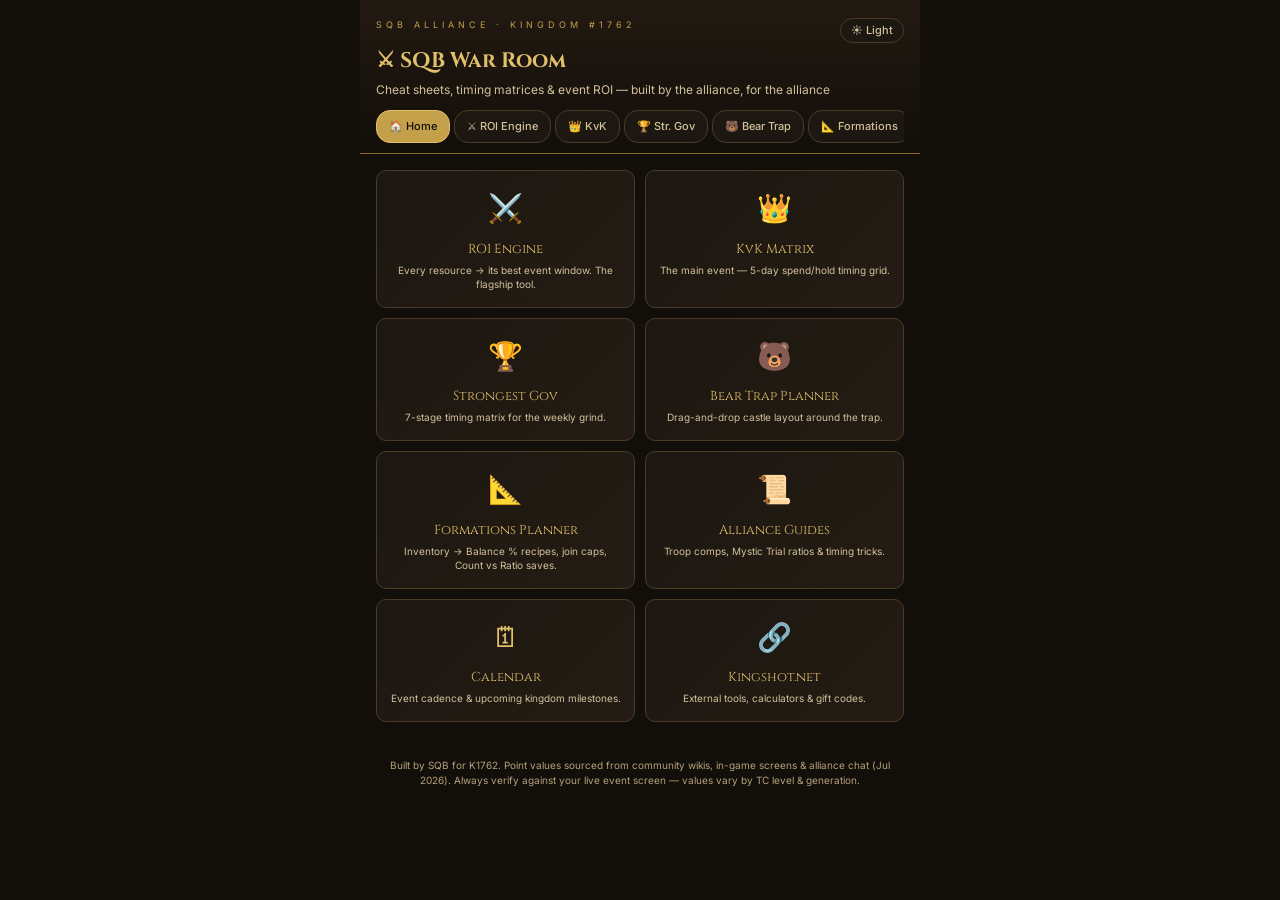
==== commit 1d01e531: "Improve theme contrast and add light/dark toggle Dark mode faint/dim text was muddy brown-on-brown; " ====
--- a/index.html
+++ b/index.html
@@ -4,6 +4,7 @@
 <meta charset="UTF-8">
 <meta name="viewport" content="width=device-width, initial-scale=1.0">
 <title>SQB Wiki — Kingdom #1762</title>
+<script src="js/theme-boot.js"></script>
 <link rel="stylesheet" href="css/theme.css">
 <link rel="manifest" href="manifest.json">
 <meta name="theme-color" content="#0F0C08">
@@ -11,7 +12,10 @@
 <body>
 
 <div class="header">
-  <div class="header-eyebrow">SQB Alliance · Kingdom #1762</div>
+  <div class="header-top">
+    <div class="header-eyebrow">SQB Alliance · Kingdom #1762</div>
+    <button type="button" class="theme-toggle" aria-pressed="false">☀ Light</button>
+  </div>
   <div class="header-title">⚔ SQB War Room</div>
   <div class="header-sub">Cheat sheets, timing matrices & event ROI — built by the alliance, for the alliance</div>
   <div class="site-nav">
@@ -73,6 +77,10 @@
   Built by SQB for K1762. Point values sourced from community wikis, in-game screens & alliance chat (Jul 2026). Always verify against your live event screen — values vary by TC level & generation.
 </div>
 
+<script src="js/common.js"></script>
 <script src="js/analytics.js"></script>
+<script>
+  bindThemeToggle(document.querySelector(".theme-toggle"));
+</script>
 </body>
 </html>
--- a/css/theme.css
+++ b/css/theme.css
@@ -6,28 +6,79 @@
 @import url('https://fonts.googleapis.com/css2?family=Cinzel:wght@400;600;700&family=Inter:wght@300;400;500;600&display=swap');
 
 :root {
-  --bg:        #0F0C08;
-  --surface:   #1A1510;
-  --surface-2: #211A12;
-  --border:    #3A2E1E;
-  --border-hi: #6B4F1A;
-  --gold:      #C4A35A;
-  --gold-dim:  #7A6230;
-  --text:      #E8D5A3;
-  --text-dim:  #9A8A6A;
-  --text-faint:#5A4A2A;
-
-  --best:      #7ACA7A;
-  --best-bg:   #12280F;
-  --good:      #CAAA3A;
-  --good-bg:   #2A2400;
-  --meh:       #8A7ACA;
-  --hold:      #C46A3A;
-  --locked:    #5A6A7A;
-  --locked-bg: #12202A;
-
-  --skip:      #C46A6A;
-  --skip-bg:   #2A0F0F;
+  /* Dark theme — tuned for contrast (faint/dim text was muddy on brown) */
+  --bg:         #120E09;
+  --surface:    #1C1711;
+  --surface-2:  #241C14;
+  --border:     #4A3A28;
+  --border-hi:  #8B6A28;
+  --gold:       #E0C06A;
+  --gold-dim:   #C4A04A;
+  --text:       #F3E6C4;
+  --text-dim:   #D2C19A;
+  --text-faint: #B5A27A;
+
+  --header-top: #221A12;
+  --header-bot: #120E09;
+  --row-hover:  #241C14;
+  --theme-color:#120E09;
+
+  --best:       #8AD48A;
+  --best-bg:    #163016;
+  --good:       #E0C04A;
+  --good-bg:    #332C08;
+  --meh:        #A898D8;
+  --hold:       #E08050;
+  --locked:     #8AA0B0;
+  --locked-bg:  #182430;
+
+  --skip:       #E08080;
+  --skip-bg:    #351414;
+
+  --save-count: #e8c87a;
+  --save-count-border: var(--gold-dim);
+  --save-count-bg: rgba(196, 163, 90, 0.16);
+  --save-ratio: #9ec9e8;
+  --save-ratio-border: #5a7a92;
+  --save-ratio-bg: rgba(80, 140, 180, 0.16);
+}
+
+/* Light theme — ink on parchment, same gold accent language */
+html[data-theme="light"] {
+  --bg:         #E6E0D4;
+  --surface:    #F7F3EA;
+  --surface-2:  #EFE8DA;
+  --border:     #C2B49A;
+  --border-hi:  #8A6F2E;
+  --gold:       #7A5C12;
+  --gold-dim:   #6B5218;
+  --text:       #1C1810;
+  --text-dim:   #3F3628;
+  --text-faint: #5C5140;
+
+  --header-top: #F7F3EA;
+  --header-bot: #E6E0D4;
+  --row-hover:  #E8E0D0;
+  --theme-color:#E6E0D4;
+
+  --best:       #1F7A2E;
+  --best-bg:    #D8EED8;
+  --good:       #8A6A00;
+  --good-bg:    #F0E6B8;
+  --meh:        #5A4A9A;
+  --hold:       #A04818;
+  --locked:     #3A5568;
+  --locked-bg:  #D6E2EA;
+
+  --skip:       #A03030;
+  --skip-bg:    #F0D4D4;
+
+  --save-count: #6B5218;
+  --save-count-border: #8A6F2E;
+  --save-count-bg: rgba(122, 92, 18, 0.1);
+  --save-ratio: #1F4E6E;
+  --save-ratio-border: #3A6A8A;
+  --save-ratio-bg: rgba(31, 78, 110, 0.1);
 }
 
 * { box-sizing: border-box; margin: 0; padding: 0; }
@@ -36,11 +87,12 @@
   background: var(--bg);
   color: var(--text);
   font-family: 'Inter', sans-serif;
-  font-size: 13px;
-  line-height: 1.45;
+  font-size: 14px;
+  line-height: 1.55;
   padding-bottom: 60px;
   max-width: 560px;
   margin: 0 auto;
+  transition: background-color .15s ease, color .15s ease;
 }
 
 a { color: var(--gold); text-decoration: none; }
@@ -48,14 +100,28 @@
 
 /* ── Header (shared across all pages) ── */
 .header {
-  background: linear-gradient(180deg, #1E1810, #0F0C08);
+  background: linear-gradient(180deg, var(--header-top), var(--header-bot));
   border-bottom: 1px solid var(--border-hi);
   padding: 18px 16px 0;
   position: sticky; top: 0; z-index: 30;
 }
+.header-top {
+  display: flex; align-items: flex-start; justify-content: space-between; gap: 10px;
+}
 .header-eyebrow { font-size: 9px; letter-spacing: 4px; color: var(--gold-dim); text-transform: uppercase; }
 .header-title { font-family: 'Cinzel', serif; font-size: 21px; font-weight: 700; color: var(--gold); margin-top: 2px; }
-.header-sub { font-size: 11px; color: var(--text-dim); margin-top: 3px; margin-bottom: 12px; }
+.header-sub { font-size: 12px; color: var(--text-dim); margin-top: 3px; margin-bottom: 12px; line-height: 1.45; }
+
+.theme-toggle {
+  flex-shrink: 0;
+  display: inline-flex; align-items: center; gap: 5px;
+  padding: 5px 10px; border-radius: 14px; cursor: pointer;
+  border: 1px solid var(--border); background: var(--surface);
+  color: var(--text-dim); font-size: 11px; font-family: 'Inter', sans-serif; font-weight: 500;
+  line-height: 1.2; white-space: nowrap;
+}
+.theme-toggle:hover { border-color: var(--gold-dim); color: var(--text); }
+.theme-toggle:focus-visible { outline: 2px solid var(--gold); outline-offset: 2px; }
 
 /* ── Nav (site-wide, used on every page) ── */
 .site-nav {
@@ -68,13 +134,14 @@
   background: var(--surface); border: 1px solid var(--border); border-radius: 14px;
   color: var(--text-dim); white-space: nowrap;
 }
-.site-nav a.active { background: var(--gold-dim); border-color: var(--gold); color: var(--text); }
+.site-nav a.active { background: var(--gold-dim); border-color: var(--gold); color: var(--bg); }
+html[data-theme="light"] .site-nav a.active { color: #F7F3EA; }
 .site-nav a:hover { text-decoration: none; border-color: var(--gold-dim); }
 
 /* ── Tabs (in-page sections) ── */
 .tabs { display: flex; gap: 4px; }
 .tab {
-  flex: 1; padding: 9px 4px; font-size: 11px; font-family: 'Inter', sans-serif; font-weight: 500;
+  flex: 1; padding: 9px 4px; font-size: 12px; font-family: 'Inter', sans-serif; font-weight: 500;
   background: transparent; border: none; border-bottom: 2px solid transparent;
   color: var(--text-faint); cursor: pointer; transition: all .15s;
 }
@@ -83,7 +150,7 @@
 .panel { padding: 16px; display: none; }
 .panel.active { display: block; }
 
-.intro { font-size: 11px; color: var(--text-dim); font-style: italic; margin-bottom: 14px; line-height: 1.5; }
+.intro { font-size: 12px; color: var(--text-dim); font-style: italic; margin-bottom: 14px; line-height: 1.55; }
 
 /* ── Cards ── */
 .card {
@@ -132,7 +199,7 @@
 
 .verdict {
   margin-top: 8px; padding: 8px 10px; border-radius: 5px; font-size: 11px; line-height: 1.5;
-  background: #1A1510; border-left: 2px solid var(--gold-dim); color: var(--text-dim);
+  background: var(--surface); border-left: 2px solid var(--gold-dim); color: var(--text-dim);
 }
 .verdict strong { color: var(--gold); }
 
@@ -162,7 +229,7 @@
 .matrix-row {
   display: grid; gap: 0; border-bottom: 1px solid var(--border);
 }
-.matrix-row:hover { background: #1A1510; }
+.matrix-row:hover { background: var(--row-hover); }
 .matrix-rowlabel {
   padding: 8px 6px 8px 2px; font-size: 11px; color: var(--text-dim);
   display: flex; align-items: center; gap: 5px; border-right: 1px solid var(--border);
@@ -199,7 +266,7 @@
 .pip-prep { background: var(--good-bg); border: 1px solid #7A6200; color: var(--good); }
 .pip-skip { background: var(--skip-bg); border: 1px solid #6A2A2A; color: var(--skip); }
 .pip-free { background: var(--locked-bg); border: 1px solid #2A4A6A; color: #6AAACA; }
-.pip-na   { background: #1A1510; border: 1px solid #2A2010; color: var(--text-faint); }
+.pip-na   { background: var(--surface); border: 1px solid var(--border); color: var(--text-faint); }
 
 /* ── Notes / callouts ── */
 .note-box {
@@ -210,7 +277,7 @@
 .note-box strong { color: var(--gold); }
 
 .event-banner {
-  background: linear-gradient(135deg, #2A1E0A, #1A1510); border: 1px solid var(--border-hi);
+  background: linear-gradient(135deg, var(--surface-2), var(--surface)); border: 1px solid var(--border-hi);
   border-radius: 8px; padding: 14px; margin-bottom: 16px;
 }
 .eb-label { font-size: 9px; letter-spacing: 2px; color: var(--gold-dim); text-transform: uppercase; }
@@ -239,7 +306,7 @@
 .today-item .ti-pts { font-size: 12px; font-weight: 600; }
 .today-item.spend .ti-pts { color: var(--best); }
 .today-item.hold .ti-pts { color: var(--hold); }
-.today-item.stacked { border-left-color: var(--gold); background: linear-gradient(90deg, #1A1510, #221A0A); }
+.today-item.stacked { border-left-color: var(--gold); background: linear-gradient(90deg, var(--surface), var(--surface-2)); }
 .today-item.prep { opacity: 0.85; }
 
 .today-stack-list { display: flex; flex-direction: column; gap: 10px; margin-bottom: 12px; }
@@ -628,10 +695,10 @@
   white-space: nowrap;
 }
 .fm-save-count {
-  color: #e8c87a; border-color: var(--gold-dim); background: rgba(196, 163, 90, 0.12);
+  color: var(--save-count); border-color: var(--save-count-border); background: var(--save-count-bg);
 }
 .fm-save-ratio {
-  color: #9ec9e8; border-color: #3a5a72; background: rgba(80, 140, 180, 0.12);
+  color: var(--save-ratio); border-color: var(--save-ratio-border); background: var(--save-ratio-bg);
 }
 .fm-block { margin-bottom: 10px; }
 .fm-block-label {
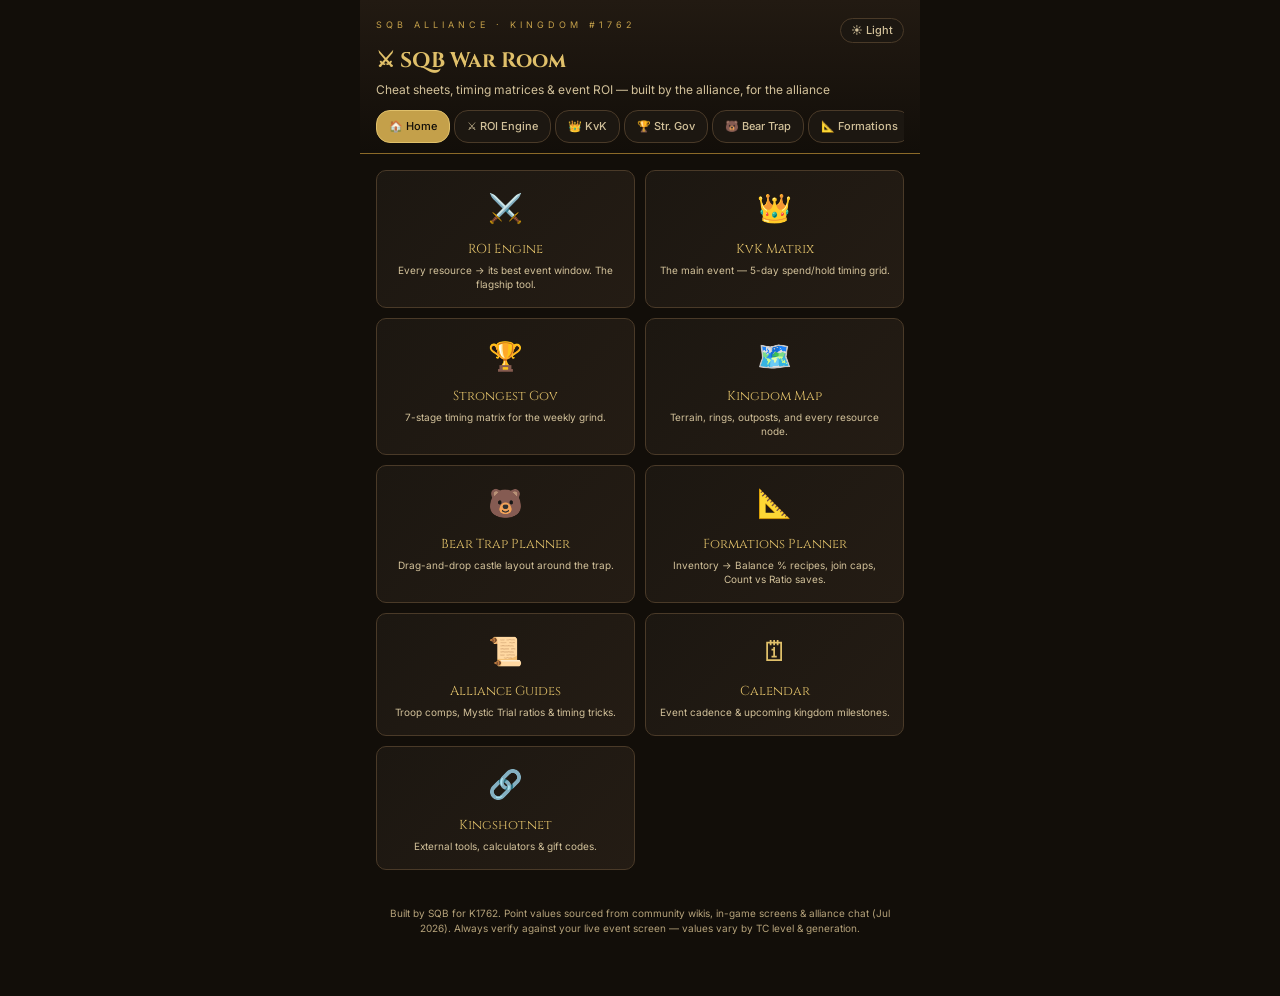
==== commit 62d99fce: "Add kingdom map page for terrain sanity check Checks in the community 1200x1200 terrain, rings, stru" ====
--- a/index.html
+++ b/index.html
@@ -25,6 +25,7 @@
     <a href="pages/sg-matrix.html">🏆 Str. Gov</a>
     <a href="pages/bear-trap.html">🐻 Bear Trap</a>
     <a href="pages/formations.html">📐 Formations</a>
+    <a href="pages/map.html">🗺️ Map</a>
     <a href="pages/guides.html">📜 Guides</a>
     <a href="pages/calendar.html">🗓 Calendar</a>
   </div>
@@ -45,6 +46,11 @@
     <div class="tile-icon">🏆</div>
     <div class="tile-title">Strongest Gov</div>
     <div class="tile-desc">7-stage timing matrix for the weekly grind.</div>
+  </a>
+  <a href="pages/map.html" class="tile">
+    <div class="tile-icon">🗺️</div>
+    <div class="tile-title">Kingdom Map</div>
+    <div class="tile-desc">Terrain, rings, outposts, and every resource node.</div>
   </a>
   <a href="pages/bear-trap.html" class="tile">
     <div class="tile-icon">🐻</div>
--- a/css/theme.css
+++ b/css/theme.css
@@ -719,3 +719,33 @@
   margin-top: 4px; padding-top: 10px; border-top: 1px solid var(--border);
   font-size: 11px; color: var(--text-dim); line-height: 1.45;
 }
+
+/* ── Kingdom map ── */
+body.page-map { max-width: 1100px; }
+.mp-page { padding: 16px; }
+.mp-toolbar { display: flex; flex-direction: column; gap: 8px; margin-bottom: 8px; }
+.mp-toolbar-row { display: flex; gap: 8px; flex-wrap: wrap; align-items: center; }
+.mp-check {
+  display: flex; align-items: center; gap: 4px;
+  font-size: 11px; color: var(--text-dim); cursor: pointer;
+}
+.mp-jump { font-size: 11px; color: var(--text-faint); }
+.mp-readout {
+  font-size: 12px; color: var(--text); min-height: 18px; margin-bottom: 8px;
+  font-variant-numeric: tabular-nums;
+}
+.mp-stage {
+  position: relative; height: min(72vh, 760px); min-height: 360px;
+  border: 1px solid var(--border-hi); border-radius: 8px; background: #0B0906;
+  overflow: hidden; touch-action: none;
+}
+.mp-stage canvas { display: block; width: 100%; height: 100%; cursor: grab; }
+.mp-stage canvas.dragging { cursor: grabbing; }
+.mp-legend {
+  display: flex; flex-wrap: wrap; gap: 10px 14px;
+  font-size: 10px; color: var(--text-dim); padding: 8px 2px 0;
+}
+.mp-swatch {
+  display: inline-block; width: 10px; height: 10px; border-radius: 2px;
+  margin-right: 4px; vertical-align: -1px;
+}
